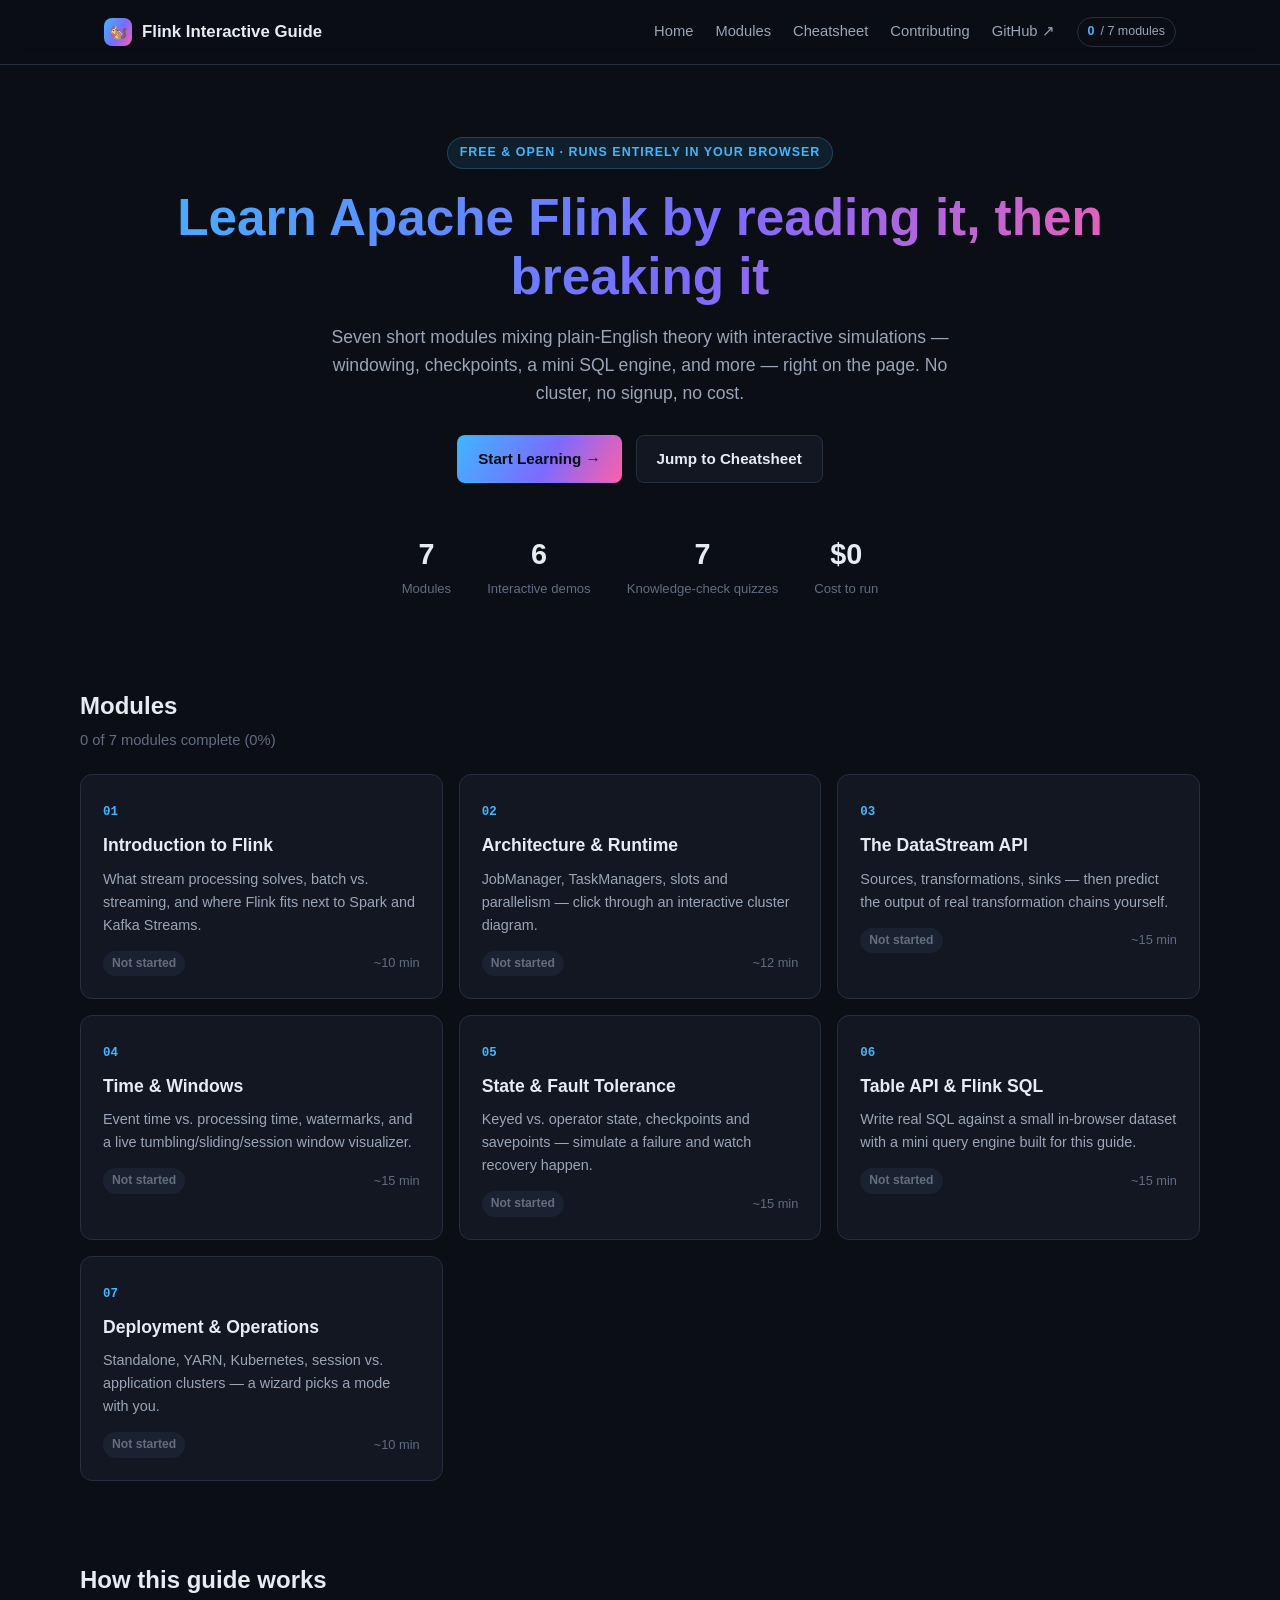
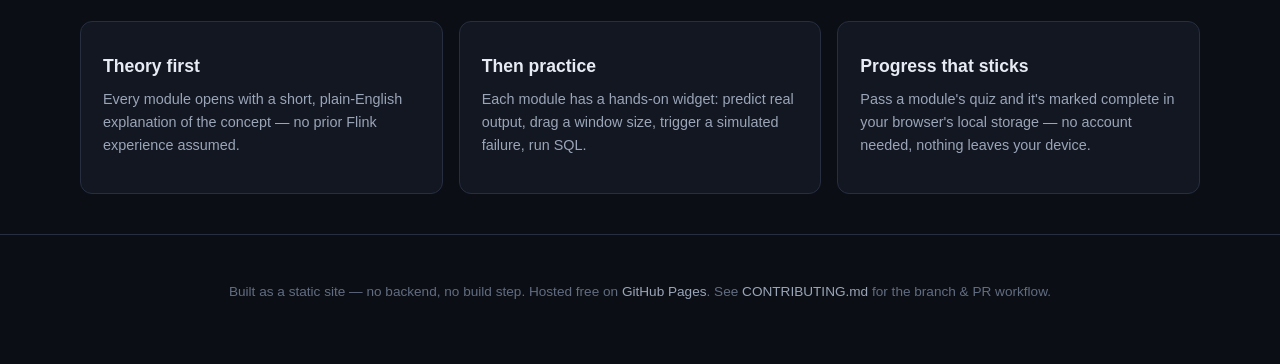
==== index.html @ d703250b "feat: initial Flink interactive guide scaffold Seven-module static guide (theory + in-browser intera" ====
<!doctype html>
<html lang="en">
<head>
  <meta charset="UTF-8" />
  <meta name="viewport" content="width=device-width, initial-scale=1.0" />
  <title>Flink Interactive Guide — Learn Apache Flink by doing</title>
  <meta name="description" content="A free, interactive guide to Apache Flink: theory, diagrams, and hands-on browser exercises covering architecture, the DataStream API, windowing, state, SQL, and deployment." />
  <link rel="icon" href="data:image/svg+xml,<svg xmlns=%22http://www.w3.org/2000/svg%22 viewBox=%220 0 100 100%22><text y=%22.9em%22 font-size=%2290%22>🐿️</text></svg>" />
  <link rel="stylesheet" href="assets/css/style.css" />
</head>
<body>
  <header class="site-header">
    <div class="container">
      <a class="brand" href="index.html">
        <span class="brand-mark">🐿️</span>
        Flink Interactive Guide
      </a>
      <nav class="nav-links">
        <a href="index.html">Home</a>
        <a href="modules/01-introduction.html">Modules</a>
        <a href="cheatsheet.html">Cheatsheet</a>
        <a href="CONTRIBUTING.md">Contributing</a>
        <a href="https://github.com/trishala23/flink-interactive-guide" target="_blank" rel="noopener">GitHub ↗</a>
        <span class="progress-pill" data-progress-pill></span>
      </nav>
      <button class="nav-toggle" aria-label="Toggle menu">☰</button>
    </div>
  </header>

  <main>
    <section class="hero">
      <div class="container">
        <span class="eyebrow">Free &amp; open · runs entirely in your browser</span>
        <h1>Learn Apache Flink by reading it, then breaking it</h1>
        <p class="lead">
          Seven short modules mixing plain-English theory with interactive
          simulations — windowing, checkpoints, a mini SQL engine, and more —
          right on the page. No cluster, no signup, no cost.
        </p>
        <div class="hero-actions">
          <a class="btn btn-primary" href="modules/01-introduction.html">Start Learning →</a>
          <a class="btn btn-secondary" href="cheatsheet.html">Jump to Cheatsheet</a>
        </div>
        <div class="stat-row">
          <div class="stat"><div class="num">7</div><div class="label">Modules</div></div>
          <div class="stat"><div class="num">6</div><div class="label">Interactive demos</div></div>
          <div class="stat"><div class="num">7</div><div class="label">Knowledge-check quizzes</div></div>
          <div class="stat"><div class="num">$0</div><div class="label">Cost to run</div></div>
        </div>
      </div>
    </section>

    <section class="section container">
      <div class="section-head">
        <div>
          <h2>Modules</h2>
          <p data-overall-progress>0 of 7 modules complete (0%)</p>
        </div>
      </div>

      <div class="module-grid">
        <a class="card" href="modules/01-introduction.html">
          <span class="idx">01</span>
          <h3>Introduction to Flink</h3>
          <p>What stream processing solves, batch vs. streaming, and where Flink fits next to Spark and Kafka Streams.</p>
          <div class="card-foot">
            <span class="badge badge-todo" data-module-badge="introduction">Not started</span>
            <span>~10 min</span>
          </div>
        </a>

        <a class="card" href="modules/02-architecture.html">
          <span class="idx">02</span>
          <h3>Architecture &amp; Runtime</h3>
          <p>JobManager, TaskManagers, slots and parallelism — click through an interactive cluster diagram.</p>
          <div class="card-foot">
            <span class="badge badge-todo" data-module-badge="architecture">Not started</span>
            <span>~12 min</span>
          </div>
        </a>

        <a class="card" href="modules/03-datastream-api.html">
          <span class="idx">03</span>
          <h3>The DataStream API</h3>
          <p>Sources, transformations, sinks — then predict the output of real transformation chains yourself.</p>
          <div class="card-foot">
            <span class="badge badge-todo" data-module-badge="datastream-api">Not started</span>
            <span>~15 min</span>
          </div>
        </a>

        <a class="card" href="modules/04-windows-time.html">
          <span class="idx">04</span>
          <h3>Time &amp; Windows</h3>
          <p>Event time vs. processing time, watermarks, and a live tumbling/sliding/session window visualizer.</p>
          <div class="card-foot">
            <span class="badge badge-todo" data-module-badge="windows-time">Not started</span>
            <span>~15 min</span>
          </div>
        </a>

        <a class="card" href="modules/05-state-fault-tolerance.html">
          <span class="idx">05</span>
          <h3>State &amp; Fault Tolerance</h3>
          <p>Keyed vs. operator state, checkpoints and savepoints — simulate a failure and watch recovery happen.</p>
          <div class="card-foot">
            <span class="badge badge-todo" data-module-badge="state-fault-tolerance">Not started</span>
            <span>~15 min</span>
          </div>
        </a>

        <a class="card" href="modules/06-table-sql.html">
          <span class="idx">06</span>
          <h3>Table API &amp; Flink SQL</h3>
          <p>Write real SQL against a small in-browser dataset with a mini query engine built for this guide.</p>
          <div class="card-foot">
            <span class="badge badge-todo" data-module-badge="table-sql">Not started</span>
            <span>~15 min</span>
          </div>
        </a>

        <a class="card" href="modules/07-deployment.html">
          <span class="idx">07</span>
          <h3>Deployment &amp; Operations</h3>
          <p>Standalone, YARN, Kubernetes, session vs. application clusters — a wizard picks a mode with you.</p>
          <div class="card-foot">
            <span class="badge badge-todo" data-module-badge="deployment">Not started</span>
            <span>~10 min</span>
          </div>
        </a>
      </div>
    </section>

    <section class="section container">
      <div class="section-head">
        <div>
          <h2>How this guide works</h2>
        </div>
      </div>
      <div class="module-grid">
        <div class="card">
          <h3>Theory first</h3>
          <p>Every module opens with a short, plain-English explanation of the concept — no prior Flink experience assumed.</p>
        </div>
        <div class="card">
          <h3>Then practice</h3>
          <p>Each module has a hands-on widget: predict real output, drag a window size, trigger a simulated failure, run SQL.</p>
        </div>
        <div class="card">
          <h3>Progress that sticks</h3>
          <p>Pass a module's quiz and it's marked complete in your browser's local storage — no account needed, nothing leaves your device.</p>
        </div>
      </div>
    </section>
  </main>

  <footer class="site-footer">
    <div class="container">
      <p>
        Built as a static site — no backend, no build step. Hosted free on
        <a href="https://pages.github.com/" target="_blank" rel="noopener">GitHub Pages</a>.
        See <a href="CONTRIBUTING.md">CONTRIBUTING.md</a> for the branch &amp; PR workflow.
      </p>
    </div>
  </footer>

  <script src="assets/js/app.js"></script>
</body>
</html>
---- assets/css/style.css ----
/* ==========================================================================
   Flink Interactive Guide — design system
   Single dark theme, no build step, no dependencies.
   ========================================================================== */

:root {
  --bg: #0b0e14;
  --bg-elevated: #121722;
  --bg-elevated-2: #1a2130;
  --border: #262e40;
  --text: #e7ebf3;
  --text-dim: #9aa5b8;
  --text-faint: #626d82;
  --accent: #3fb6ff;
  --accent-2: #ff5fa8;
  --accent-gradient: linear-gradient(120deg, #3fb6ff 0%, #7a6bff 55%, #ff5fa8 100%);
  --success: #3ddc97;
  --success-bg: rgba(61, 220, 151, 0.12);
  --danger: #ff6b6b;
  --danger-bg: rgba(255, 107, 107, 0.12);
  --warn: #ffb84d;
  --radius: 12px;
  --radius-sm: 8px;
  --shadow: 0 8px 30px rgba(0, 0, 0, 0.35);
  --mono: "SFMono-Regular", Consolas, "Liberation Mono", Menlo, monospace;
  --sans: -apple-system, BlinkMacSystemFont, "Segoe UI", Roboto, Helvetica, Arial, sans-serif;
}

* { box-sizing: border-box; }

html { color-scheme: dark; }

body {
  margin: 0;
  background: var(--bg);
  color: var(--text);
  font-family: var(--sans);
  line-height: 1.6;
  -webkit-font-smoothing: antialiased;
}

a { color: var(--accent); text-decoration: none; }
a:hover { text-decoration: underline; }

img, svg { max-width: 100%; }

.container {
  max-width: 1120px;
  margin: 0 auto;
  padding: 0 24px;
}

/* ---------- Top nav ---------- */

.site-header {
  position: sticky;
  top: 0;
  z-index: 50;
  background: rgba(11, 14, 20, 0.85);
  backdrop-filter: blur(10px);
  border-bottom: 1px solid var(--border);
}

.site-header .container {
  display: flex;
  align-items: center;
  justify-content: space-between;
  height: 64px;
}

.brand {
  display: flex;
  align-items: center;
  gap: 10px;
  font-weight: 700;
  font-size: 1.05rem;
  color: var(--text);
}

.brand:hover { text-decoration: none; }

.brand-mark {
  width: 28px;
  height: 28px;
  border-radius: 8px;
  background: var(--accent-gradient);
  display: inline-flex;
  align-items: center;
  justify-content: center;
  font-size: 15px;
}

.nav-links {
  display: flex;
  gap: 22px;
  align-items: center;
}

.nav-links a {
  color: var(--text-dim);
  font-size: 0.92rem;
  font-weight: 500;
}

.nav-links a:hover, .nav-links a.active { color: var(--text); text-decoration: none; }

.nav-toggle {
  display: none;
  background: none;
  border: 1px solid var(--border);
  border-radius: var(--radius-sm);
  color: var(--text);
  width: 36px;
  height: 36px;
  cursor: pointer;
}

.progress-pill {
  display: inline-flex;
  align-items: center;
  gap: 6px;
  font-size: 0.78rem;
  color: var(--text-dim);
  border: 1px solid var(--border);
  border-radius: 999px;
  padding: 4px 10px;
  white-space: nowrap;
}

.progress-pill strong { color: var(--accent); }

/* ---------- Hero ---------- */

.hero {
  padding: 72px 0 48px;
  text-align: center;
}

.eyebrow {
  display: inline-block;
  font-size: 0.78rem;
  font-weight: 700;
  letter-spacing: 0.08em;
  text-transform: uppercase;
  color: var(--accent);
  background: rgba(63, 182, 255, 0.1);
  border: 1px solid rgba(63, 182, 255, 0.25);
  padding: 5px 12px;
  border-radius: 999px;
  margin-bottom: 20px;
}

.hero h1 {
  font-size: clamp(2rem, 5vw, 3.2rem);
  margin: 0 0 16px;
  line-height: 1.15;
  background: var(--accent-gradient);
  -webkit-background-clip: text;
  background-clip: text;
  color: transparent;
}

.hero p.lead {
  color: var(--text-dim);
  font-size: 1.1rem;
  max-width: 640px;
  margin: 0 auto 28px;
}

.hero-actions {
  display: flex;
  gap: 14px;
  justify-content: center;
  flex-wrap: wrap;
}

.stat-row {
  display: flex;
  gap: 36px;
  justify-content: center;
  margin-top: 48px;
  flex-wrap: wrap;
}

.stat {
  text-align: center;
}

.stat .num {
  font-size: 1.8rem;
  font-weight: 800;
  color: var(--text);
}

.stat .label {
  font-size: 0.82rem;
  color: var(--text-faint);
}

/* ---------- Buttons ---------- */

.btn {
  display: inline-flex;
  align-items: center;
  gap: 8px;
  border-radius: var(--radius-sm);
  padding: 11px 20px;
  font-size: 0.95rem;
  font-weight: 600;
  cursor: pointer;
  border: 1px solid transparent;
  font-family: inherit;
}

.btn-primary {
  background: var(--accent-gradient);
  color: #06090f;
}

.btn-primary:hover { text-decoration: none; filter: brightness(1.08); }

.btn-secondary {
  background: var(--bg-elevated);
  color: var(--text);
  border-color: var(--border);
}

.btn-secondary:hover { text-decoration: none; border-color: var(--accent); }

.btn-sm { padding: 7px 14px; font-size: 0.85rem; }
.btn:disabled { opacity: 0.5; cursor: not-allowed; }

/* ---------- Module grid (index) ---------- */

.section {
  padding: 40px 0;
}

.section-head {
  display: flex;
  align-items: baseline;
  justify-content: space-between;
  margin-bottom: 22px;
  gap: 12px;
  flex-wrap: wrap;
}

.section-head h2 { margin: 0; font-size: 1.5rem; }
.section-head p { margin: 4px 0 0; color: var(--text-faint); font-size: 0.92rem; }

.module-grid {
  display: grid;
  grid-template-columns: repeat(auto-fit, minmax(280px, 1fr));
  gap: 16px;
}

.card {
  background: var(--bg-elevated);
  border: 1px solid var(--border);
  border-radius: var(--radius);
  padding: 22px;
  display: block;
  color: var(--text);
  transition: border-color 0.15s, transform 0.15s;
  position: relative;
}

a.card:hover {
  border-color: var(--accent);
  text-decoration: none;
  transform: translateY(-2px);
}

.card .idx {
  font-family: var(--mono);
  font-size: 0.78rem;
  color: var(--accent);
  font-weight: 700;
}

.card h3 {
  margin: 8px 0 8px;
  font-size: 1.1rem;
}

.card p {
  color: var(--text-dim);
  font-size: 0.9rem;
  margin: 0 0 14px;
}

.card-foot {
  display: flex;
  align-items: center;
  justify-content: space-between;
  font-size: 0.8rem;
  color: var(--text-faint);
}

.badge {
  display: inline-flex;
  align-items: center;
  gap: 5px;
  font-size: 0.76rem;
  font-weight: 600;
  padding: 3px 9px;
  border-radius: 999px;
}

.badge-done { background: var(--success-bg); color: var(--success); }
.badge-todo { background: var(--bg-elevated-2); color: var(--text-faint); }

/* ---------- Module page layout ---------- */

.module-layout {
  display: grid;
  grid-template-columns: 220px 1fr;
  gap: 40px;
  align-items: start;
  padding: 40px 0 80px;
}

.module-sidebar {
  position: sticky;
  top: 84px;
}

.module-sidebar h4 {
  font-size: 0.75rem;
  text-transform: uppercase;
  letter-spacing: 0.06em;
  color: var(--text-faint);
  margin: 0 0 12px;
}

.module-sidebar ol {
  list-style: none;
  margin: 0;
  padding: 0;
  display: flex;
  flex-direction: column;
  gap: 2px;
}

.module-sidebar a {
  display: flex;
  align-items: center;
  gap: 8px;
  padding: 8px 10px;
  border-radius: var(--radius-sm);
  font-size: 0.87rem;
  color: var(--text-dim);
}

.module-sidebar a:hover { background: var(--bg-elevated); text-decoration: none; }
.module-sidebar a.current { background: var(--bg-elevated); color: var(--text); font-weight: 600; }

.module-sidebar .dot {
  width: 7px;
  height: 7px;
  border-radius: 50%;
  background: var(--border);
  flex-shrink: 0;
}

.module-sidebar a.done .dot { background: var(--success); }

.module-main h1 {
  font-size: 2rem;
  margin: 0 0 6px;
}

.module-kicker {
  color: var(--accent);
  font-size: 0.8rem;
  font-weight: 700;
  text-transform: uppercase;
  letter-spacing: 0.06em;
  margin-bottom: 10px;
}

.module-main > p.intro {
  color: var(--text-dim);
  font-size: 1.05rem;
  max-width: 720px;
}

.module-main h2 {
  margin-top: 44px;
  font-size: 1.4rem;
  border-top: 1px solid var(--border);
  padding-top: 32px;
}

.module-main h3 { font-size: 1.1rem; margin-top: 28px; }

.module-main p, .module-main li { color: var(--text-dim); max-width: 760px; }

.module-main ul, .module-main ol { padding-left: 22px; }

.callout {
  background: var(--bg-elevated);
  border: 1px solid var(--border);
  border-left: 3px solid var(--accent);
  border-radius: var(--radius-sm);
  padding: 14px 18px;
  margin: 18px 0;
  font-size: 0.92rem;
  max-width: 720px;
}

.callout.warn { border-left-color: var(--warn); }
.callout strong { color: var(--text); }

/* ---------- Code blocks ---------- */

pre {
  background: #090c12;
  border: 1px solid var(--border);
  border-radius: var(--radius-sm);
  padding: 16px 18px;
  overflow-x: auto;
  max-width: 780px;
  font-size: 0.85rem;
}

code {
  font-family: var(--mono);
}

p code, li code, td code {
  background: var(--bg-elevated-2);
  padding: 2px 6px;
  border-radius: 4px;
  font-size: 0.85em;
  color: #ffd479;
}

pre code { background: none; padding: 0; color: var(--text); }

.code-tabs {
  display: flex;
  gap: 4px;
  margin: 22px 0 -1px;
}

.code-tab {
  background: var(--bg-elevated);
  border: 1px solid var(--border);
  border-bottom: none;
  border-radius: 8px 8px 0 0;
  padding: 7px 14px;
  font-size: 0.8rem;
  color: var(--text-faint);
  cursor: pointer;
  font-family: var(--mono);
}

.code-tab.active { color: var(--text); background: #090c12; }
.code-panel { display: none; margin-top: 0; }
.code-panel.active { display: block; }

/* ---------- Tables ---------- */

table {
  border-collapse: collapse;
  width: 100%;
  max-width: 780px;
  margin: 16px 0;
  font-size: 0.9rem;
}

th, td {
  text-align: left;
  padding: 9px 12px;
  border-bottom: 1px solid var(--border);
}

th { color: var(--text-faint); font-size: 0.78rem; text-transform: uppercase; letter-spacing: 0.04em; }
td { color: var(--text-dim); }

/* ---------- Interactive widget shell ---------- */

.widget {
  background: var(--bg-elevated);
  border: 1px solid var(--border);
  border-radius: var(--radius);
  padding: 24px;
  margin: 22px 0;
  max-width: 780px;
}

.widget-label {
  display: flex;
  align-items: center;
  gap: 8px;
  font-size: 0.76rem;
  font-weight: 700;
  text-transform: uppercase;
  letter-spacing: 0.06em;
  color: var(--accent-2);
  margin-bottom: 14px;
}

.widget-label::before { content: "▶"; font-size: 0.7em; }

.controls {
  display: flex;
  gap: 10px;
  flex-wrap: wrap;
  align-items: center;
  margin-bottom: 16px;
}

.controls label {
  font-size: 0.85rem;
  color: var(--text-dim);
  display: flex;
  align-items: center;
  gap: 6px;
}

select, input[type="text"], input[type="number"], textarea {
  background: var(--bg-elevated-2);
  border: 1px solid var(--border);
  color: var(--text);
  border-radius: 6px;
  padding: 7px 10px;
  font-family: inherit;
  font-size: 0.88rem;
}

textarea { font-family: var(--mono); width: 100%; resize: vertical; }

.pill-toggle {
  display: inline-flex;
  border: 1px solid var(--border);
  border-radius: 999px;
  overflow: hidden;
}

.pill-toggle button {
  background: none;
  border: none;
  color: var(--text-dim);
  padding: 7px 16px;
  font-size: 0.85rem;
  cursor: pointer;
  font-family: inherit;
}

.pill-toggle button.active {
  background: var(--accent-gradient);
  color: #06090f;
  font-weight: 600;
}

.result-box {
  margin-top: 14px;
  padding: 12px 16px;
  border-radius: var(--radius-sm);
  font-family: var(--mono);
  font-size: 0.85rem;
  background: var(--bg-elevated-2);
  border: 1px solid var(--border);
  min-height: 20px;
  white-space: pre-wrap;
  word-break: break-word;
}

.result-box.ok { border-color: var(--success); color: var(--success); }
.result-box.err { border-color: var(--danger); color: var(--danger); }

/* ---------- Quiz ---------- */

.quiz {
  background: var(--bg-elevated);
  border: 1px solid var(--border);
  border-radius: var(--radius);
  padding: 26px;
  margin: 24px 0 0;
  max-width: 780px;
}

.quiz h2 { border: none; padding: 0; margin: 0 0 4px; }
.quiz > p.sub { color: var(--text-faint); font-size: 0.88rem; margin: 0 0 20px; }

.quiz-q {
  margin-bottom: 22px;
  padding-bottom: 20px;
  border-bottom: 1px solid var(--border);
}

.quiz-q:last-of-type { border-bottom: none; }

.quiz-q p.prompt {
  color: var(--text);
  font-weight: 600;
  margin: 0 0 10px;
  font-size: 0.95rem;
}

.quiz-opts {
  display: flex;
  flex-direction: column;
  gap: 8px;
}

.quiz-opt {
  display: flex;
  align-items: flex-start;
  gap: 10px;
  padding: 9px 12px;
  border-radius: var(--radius-sm);
  border: 1px solid var(--border);
  cursor: pointer;
  font-size: 0.88rem;
  color: var(--text-dim);
}

.quiz-opt:hover { border-color: var(--accent); }
.quiz-opt input { margin-top: 3px; }

.quiz-q.checked .quiz-opt.correct { border-color: var(--success); background: var(--success-bg); color: var(--text); }
.quiz-q.checked .quiz-opt.incorrect { border-color: var(--danger); background: var(--danger-bg); color: var(--text); }

.quiz-explain {
  display: none;
  margin-top: 10px;
  font-size: 0.85rem;
  color: var(--text-dim);
  background: var(--bg-elevated-2);
  border-radius: var(--radius-sm);
  padding: 10px 12px;
}

.quiz-q.checked .quiz-explain { display: block; }

.quiz-footer {
  display: flex;
  align-items: center;
  gap: 16px;
  margin-top: 4px;
}

.quiz-score {
  font-size: 0.88rem;
  color: var(--text-dim);
}

.quiz-score strong { color: var(--text); }

/* ---------- Module nav (prev/next) ---------- */

.module-pager {
  display: flex;
  justify-content: space-between;
  gap: 16px;
  margin-top: 48px;
  padding-top: 24px;
  border-top: 1px solid var(--border);
}

.pager-link {
  flex: 1;
  max-width: 340px;
  border: 1px solid var(--border);
  border-radius: var(--radius);
  padding: 14px 16px;
  color: var(--text);
}

.pager-link:hover { border-color: var(--accent); text-decoration: none; }
.pager-link.next { text-align: right; margin-left: auto; }
.pager-link .dir { display: block; font-size: 0.75rem; color: var(--text-faint); margin-bottom: 4px; }
.pager-link .title { font-weight: 600; font-size: 0.92rem; }

/* ---------- Footer ---------- */

.site-footer {
  border-top: 1px solid var(--border);
  padding: 32px 0 48px;
  color: var(--text-faint);
  font-size: 0.85rem;
  text-align: center;
}

.site-footer a { color: var(--text-dim); }

/* ---------- Responsive ---------- */

@media (max-width: 860px) {
  .module-layout { grid-template-columns: 1fr; }
  .module-sidebar { position: static; }
}

@media (max-width: 700px) {
  .nav-links {
    position: absolute;
    top: 64px;
    left: 0;
    right: 0;
    background: var(--bg-elevated);
    border-bottom: 1px solid var(--border);
    flex-direction: column;
    align-items: stretch;
    padding: 12px 24px;
    display: none;
    gap: 4px;
  }
  .nav-links.open { display: flex; }
  .nav-links a { padding: 10px 0; }
  .nav-toggle { display: block; }
  .progress-pill { display: none; }
}
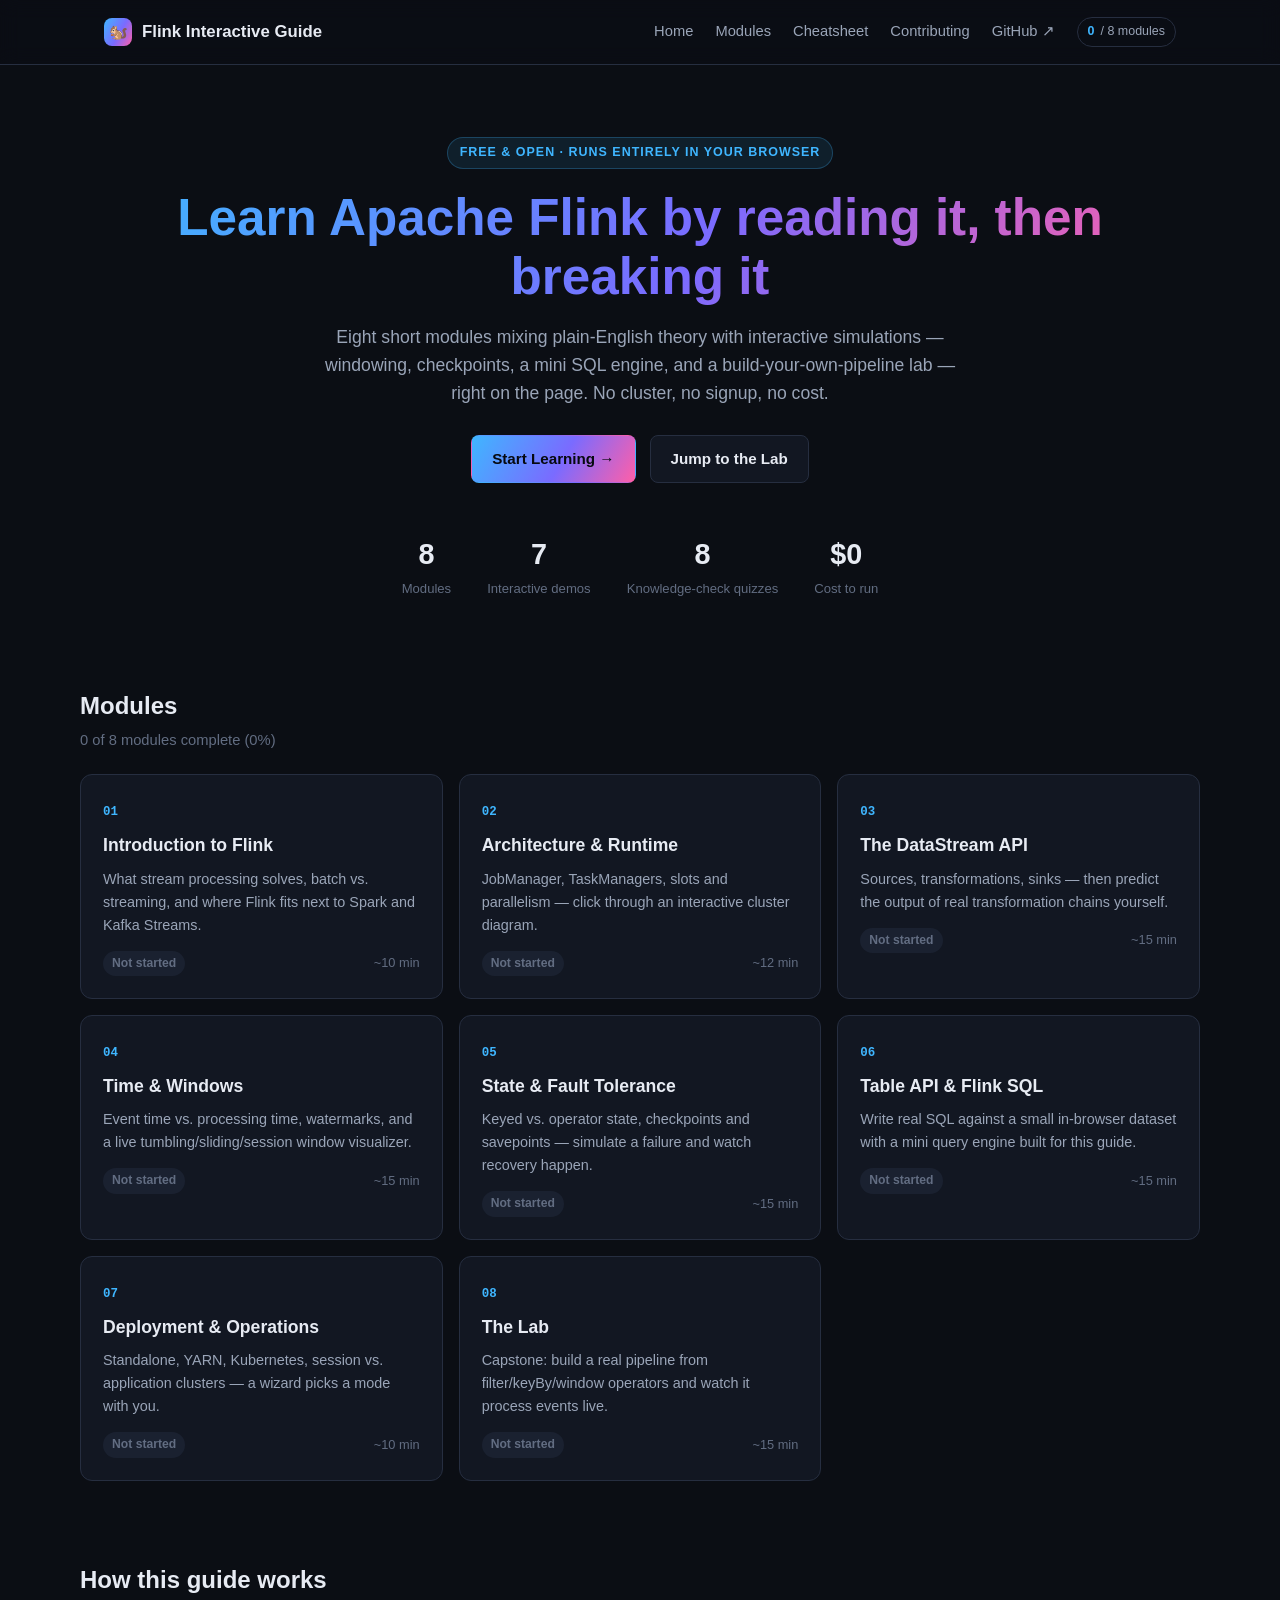
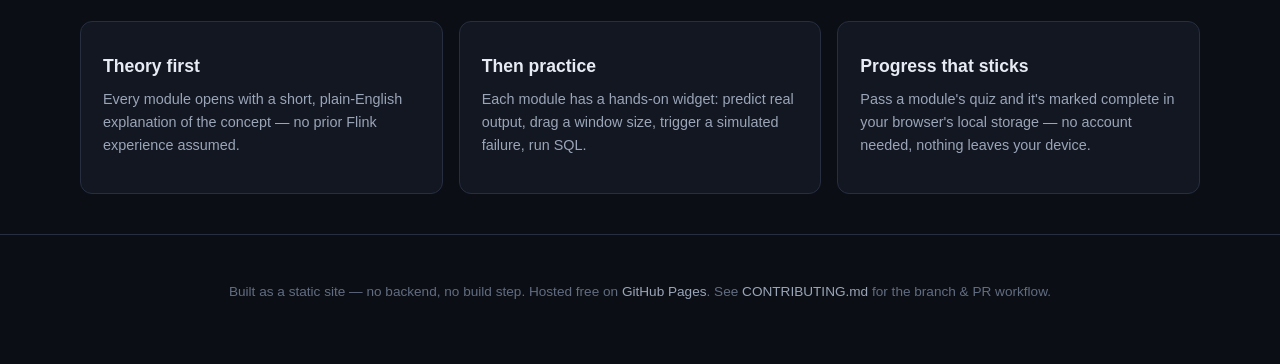
==== commit 750b1a88: "feat: add Module 08, The Lab — a build-your-own-pipeline capstone A new capstone module where you co" ====
--- a/index.html
+++ b/index.html
@@ -4,7 +4,7 @@
   <meta charset="UTF-8" />
   <meta name="viewport" content="width=device-width, initial-scale=1.0" />
   <title>Flink Interactive Guide — Learn Apache Flink by doing</title>
-  <meta name="description" content="A free, interactive guide to Apache Flink: theory, diagrams, and hands-on browser exercises covering architecture, the DataStream API, windowing, state, SQL, and deployment." />
+  <meta name="description" content="A free, interactive guide to Apache Flink: theory, diagrams, hands-on browser exercises, and a build-your-own-pipeline lab covering architecture, the DataStream API, windowing, state, SQL, and deployment." />
   <link rel="icon" href="data:image/svg+xml,<svg xmlns=%22http://www.w3.org/2000/svg%22 viewBox=%220 0 100 100%22><text y=%22.9em%22 font-size=%2290%22>🐿️</text></svg>" />
   <link rel="stylesheet" href="assets/css/style.css" />
 </head>
@@ -33,18 +33,19 @@
         <span class="eyebrow">Free &amp; open · runs entirely in your browser</span>
         <h1>Learn Apache Flink by reading it, then breaking it</h1>
         <p class="lead">
-          Seven short modules mixing plain-English theory with interactive
-          simulations — windowing, checkpoints, a mini SQL engine, and more —
-          right on the page. No cluster, no signup, no cost.
+          Eight short modules mixing plain-English theory with interactive
+          simulations — windowing, checkpoints, a mini SQL engine, and a
+          build-your-own-pipeline lab — right on the page. No cluster, no
+          signup, no cost.
         </p>
         <div class="hero-actions">
           <a class="btn btn-primary" href="modules/01-introduction.html">Start Learning →</a>
-          <a class="btn btn-secondary" href="cheatsheet.html">Jump to Cheatsheet</a>
+          <a class="btn btn-secondary" href="modules/08-lab.html">Jump to the Lab</a>
         </div>
         <div class="stat-row">
-          <div class="stat"><div class="num">7</div><div class="label">Modules</div></div>
-          <div class="stat"><div class="num">6</div><div class="label">Interactive demos</div></div>
-          <div class="stat"><div class="num">7</div><div class="label">Knowledge-check quizzes</div></div>
+          <div class="stat"><div class="num">8</div><div class="label">Modules</div></div>
+          <div class="stat"><div class="num">7</div><div class="label">Interactive demos</div></div>
+          <div class="stat"><div class="num">8</div><div class="label">Knowledge-check quizzes</div></div>
           <div class="stat"><div class="num">$0</div><div class="label">Cost to run</div></div>
         </div>
       </div>
@@ -54,7 +55,7 @@
       <div class="section-head">
         <div>
           <h2>Modules</h2>
-          <p data-overall-progress>0 of 7 modules complete (0%)</p>
+          <p data-overall-progress>0 of 8 modules complete (0%)</p>
         </div>
       </div>
 
@@ -128,6 +129,16 @@
             <span>~10 min</span>
           </div>
         </a>
+
+        <a class="card" href="modules/08-lab.html">
+          <span class="idx">08</span>
+          <h3>The Lab</h3>
+          <p>Capstone: build a real pipeline from filter/keyBy/window operators and watch it process events live.</p>
+          <div class="card-foot">
+            <span class="badge badge-todo" data-module-badge="lab">Not started</span>
+            <span>~15 min</span>
+          </div>
+        </a>
       </div>
     </section>
 
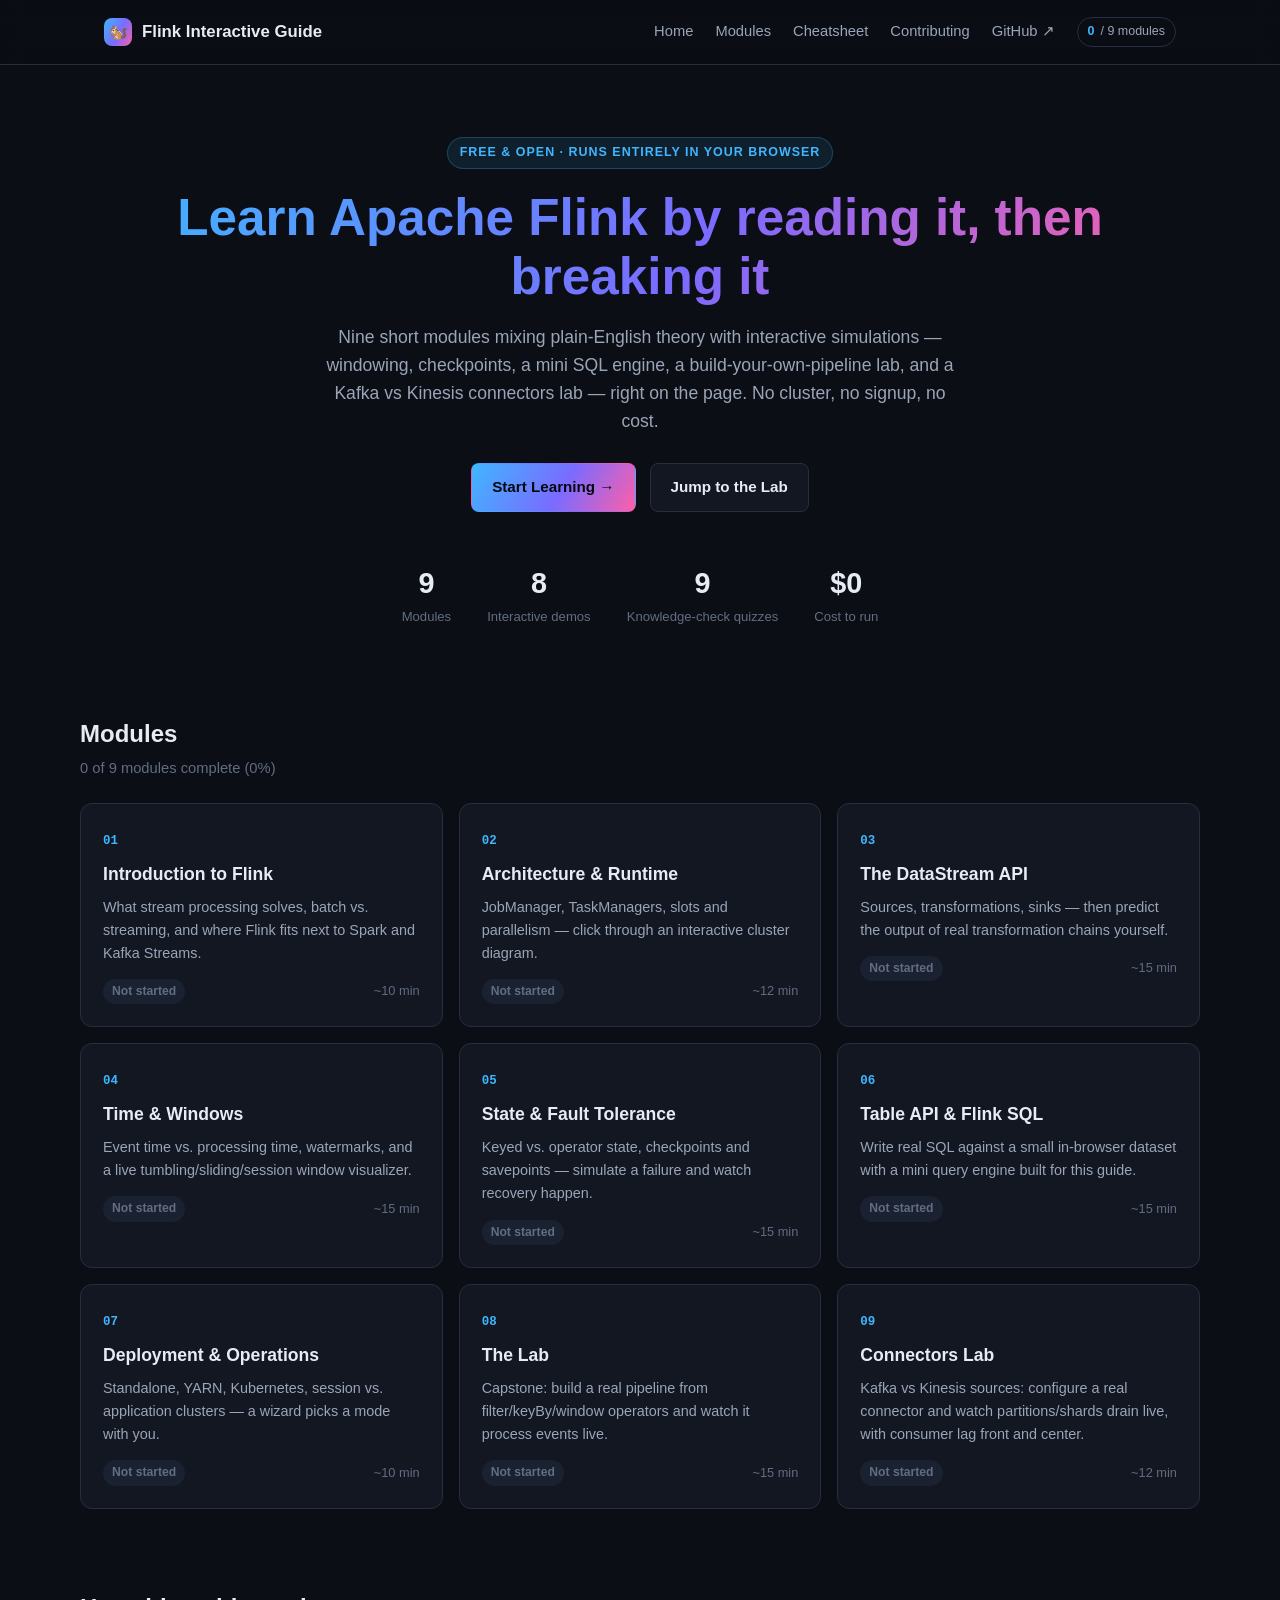
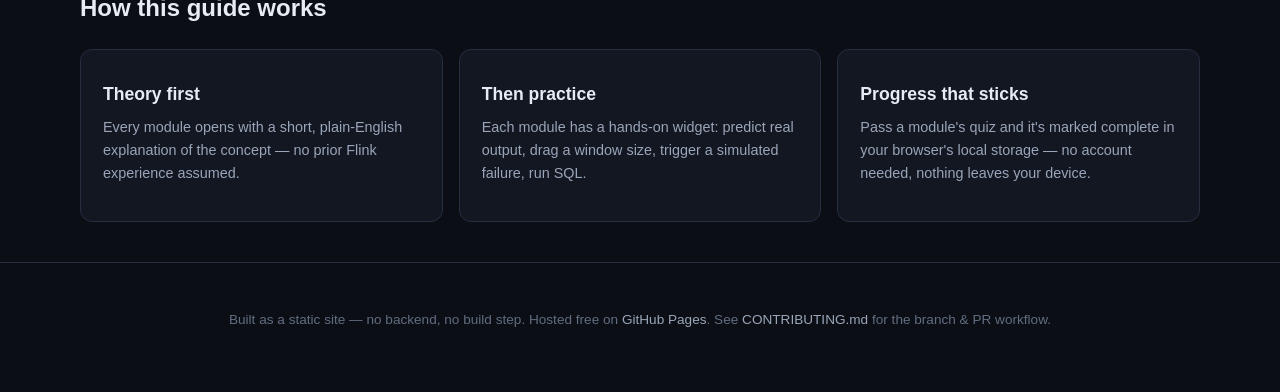
==== commit f0776ef7: "feat: add Module 09, Connectors Lab — Kafka vs Kinesis sources A second capstone lab, this one on th" ====
--- a/index.html
+++ b/index.html
@@ -33,19 +33,19 @@
         <span class="eyebrow">Free &amp; open · runs entirely in your browser</span>
         <h1>Learn Apache Flink by reading it, then breaking it</h1>
         <p class="lead">
-          Eight short modules mixing plain-English theory with interactive
-          simulations — windowing, checkpoints, a mini SQL engine, and a
-          build-your-own-pipeline lab — right on the page. No cluster, no
-          signup, no cost.
+          Nine short modules mixing plain-English theory with interactive
+          simulations — windowing, checkpoints, a mini SQL engine, a
+          build-your-own-pipeline lab, and a Kafka vs Kinesis connectors
+          lab — right on the page. No cluster, no signup, no cost.
         </p>
         <div class="hero-actions">
           <a class="btn btn-primary" href="modules/01-introduction.html">Start Learning →</a>
           <a class="btn btn-secondary" href="modules/08-lab.html">Jump to the Lab</a>
         </div>
         <div class="stat-row">
-          <div class="stat"><div class="num">8</div><div class="label">Modules</div></div>
-          <div class="stat"><div class="num">7</div><div class="label">Interactive demos</div></div>
-          <div class="stat"><div class="num">8</div><div class="label">Knowledge-check quizzes</div></div>
+          <div class="stat"><div class="num">9</div><div class="label">Modules</div></div>
+          <div class="stat"><div class="num">8</div><div class="label">Interactive demos</div></div>
+          <div class="stat"><div class="num">9</div><div class="label">Knowledge-check quizzes</div></div>
           <div class="stat"><div class="num">$0</div><div class="label">Cost to run</div></div>
         </div>
       </div>
@@ -55,7 +55,7 @@
       <div class="section-head">
         <div>
           <h2>Modules</h2>
-          <p data-overall-progress>0 of 8 modules complete (0%)</p>
+          <p data-overall-progress>0 of 9 modules complete (0%)</p>
         </div>
       </div>
 
@@ -139,6 +139,16 @@
             <span>~15 min</span>
           </div>
         </a>
+
+        <a class="card" href="modules/09-connectors.html">
+          <span class="idx">09</span>
+          <h3>Connectors Lab</h3>
+          <p>Kafka vs Kinesis sources: configure a real connector and watch partitions/shards drain live, with consumer lag front and center.</p>
+          <div class="card-foot">
+            <span class="badge badge-todo" data-module-badge="connectors">Not started</span>
+            <span>~12 min</span>
+          </div>
+        </a>
       </div>
     </section>
 
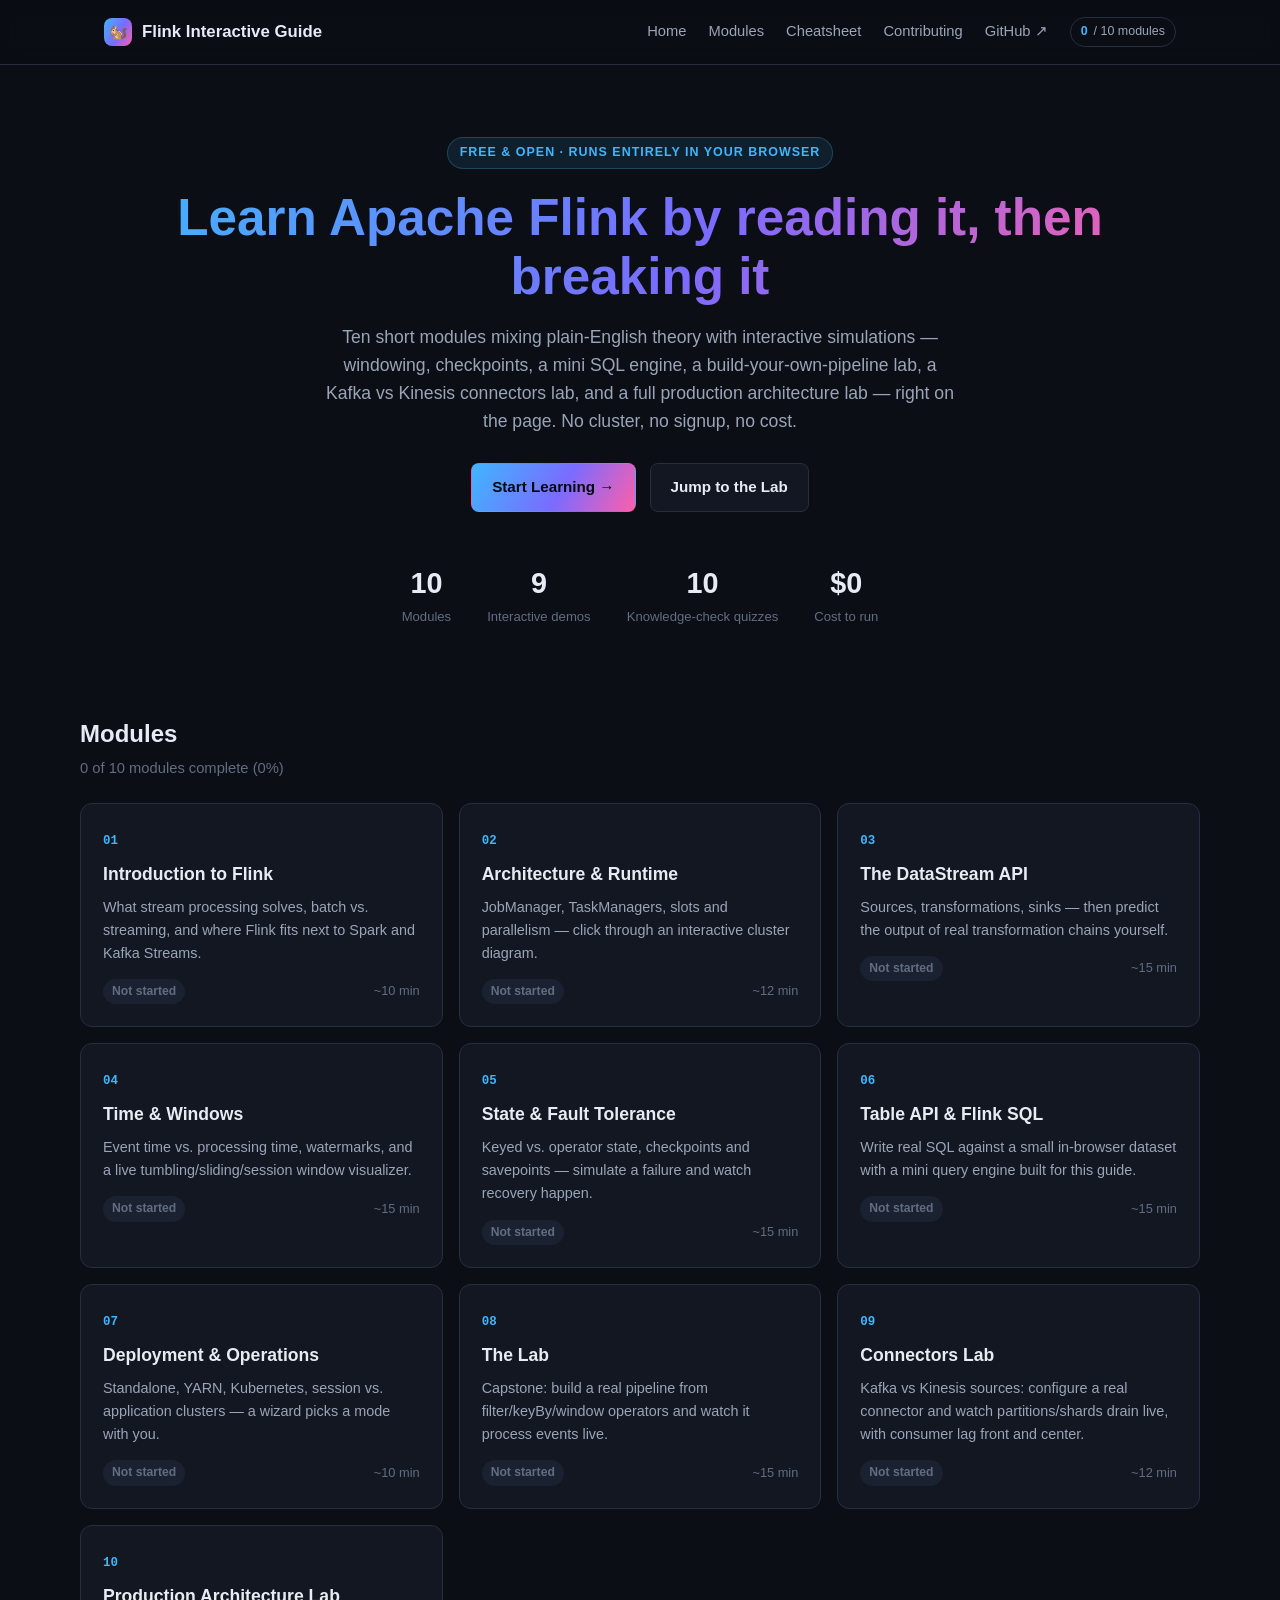
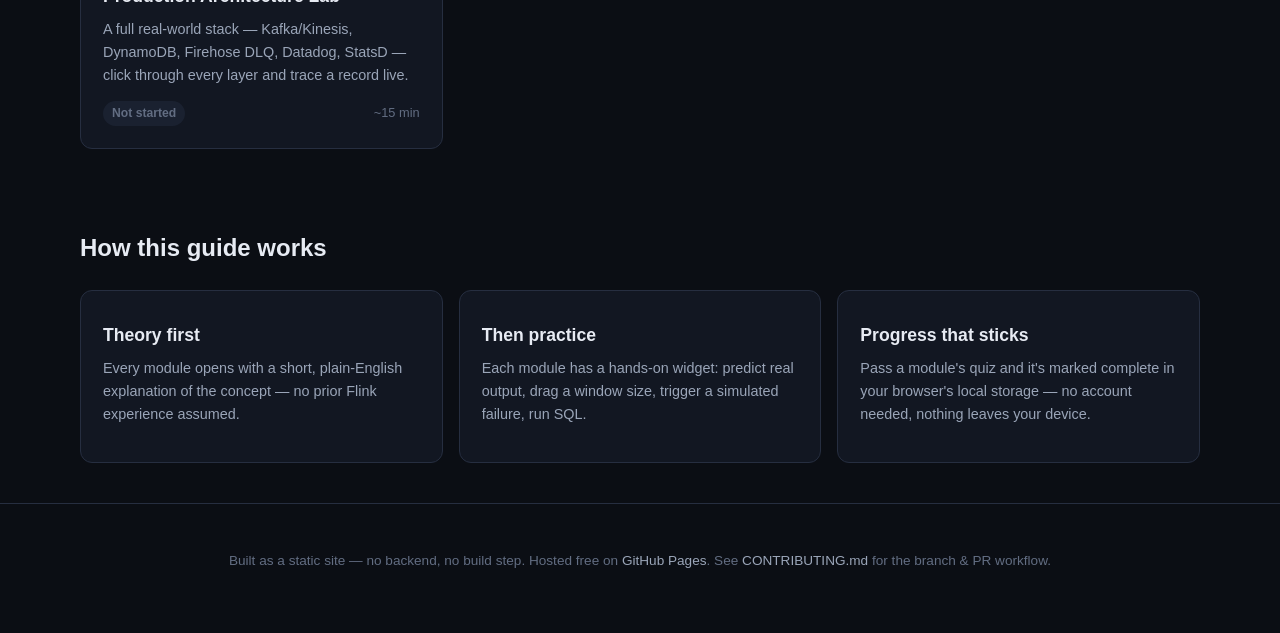
==== commit aaa2b870: "feat: add Module 10, Production Architecture Lab A third capstone, this one assembling a realistic e" ====
--- a/index.html
+++ b/index.html
@@ -33,19 +33,20 @@
         <span class="eyebrow">Free &amp; open · runs entirely in your browser</span>
         <h1>Learn Apache Flink by reading it, then breaking it</h1>
         <p class="lead">
-          Nine short modules mixing plain-English theory with interactive
+          Ten short modules mixing plain-English theory with interactive
           simulations — windowing, checkpoints, a mini SQL engine, a
-          build-your-own-pipeline lab, and a Kafka vs Kinesis connectors
-          lab — right on the page. No cluster, no signup, no cost.
+          build-your-own-pipeline lab, a Kafka vs Kinesis connectors lab,
+          and a full production architecture lab — right on the page. No
+          cluster, no signup, no cost.
         </p>
         <div class="hero-actions">
           <a class="btn btn-primary" href="modules/01-introduction.html">Start Learning →</a>
           <a class="btn btn-secondary" href="modules/08-lab.html">Jump to the Lab</a>
         </div>
         <div class="stat-row">
-          <div class="stat"><div class="num">9</div><div class="label">Modules</div></div>
-          <div class="stat"><div class="num">8</div><div class="label">Interactive demos</div></div>
-          <div class="stat"><div class="num">9</div><div class="label">Knowledge-check quizzes</div></div>
+          <div class="stat"><div class="num">10</div><div class="label">Modules</div></div>
+          <div class="stat"><div class="num">9</div><div class="label">Interactive demos</div></div>
+          <div class="stat"><div class="num">10</div><div class="label">Knowledge-check quizzes</div></div>
           <div class="stat"><div class="num">$0</div><div class="label">Cost to run</div></div>
         </div>
       </div>
@@ -55,7 +56,7 @@
       <div class="section-head">
         <div>
           <h2>Modules</h2>
-          <p data-overall-progress>0 of 9 modules complete (0%)</p>
+          <p data-overall-progress>0 of 10 modules complete (0%)</p>
         </div>
       </div>
 
@@ -147,6 +148,16 @@
           <div class="card-foot">
             <span class="badge badge-todo" data-module-badge="connectors">Not started</span>
             <span>~12 min</span>
+          </div>
+        </a>
+
+        <a class="card" href="modules/10-production-architecture.html">
+          <span class="idx">10</span>
+          <h3>Production Architecture Lab</h3>
+          <p>A full real-world stack — Kafka/Kinesis, DynamoDB, Firehose DLQ, Datadog, StatsD — click through every layer and trace a record live.</p>
+          <div class="card-foot">
+            <span class="badge badge-todo" data-module-badge="production">Not started</span>
+            <span>~15 min</span>
           </div>
         </a>
       </div>
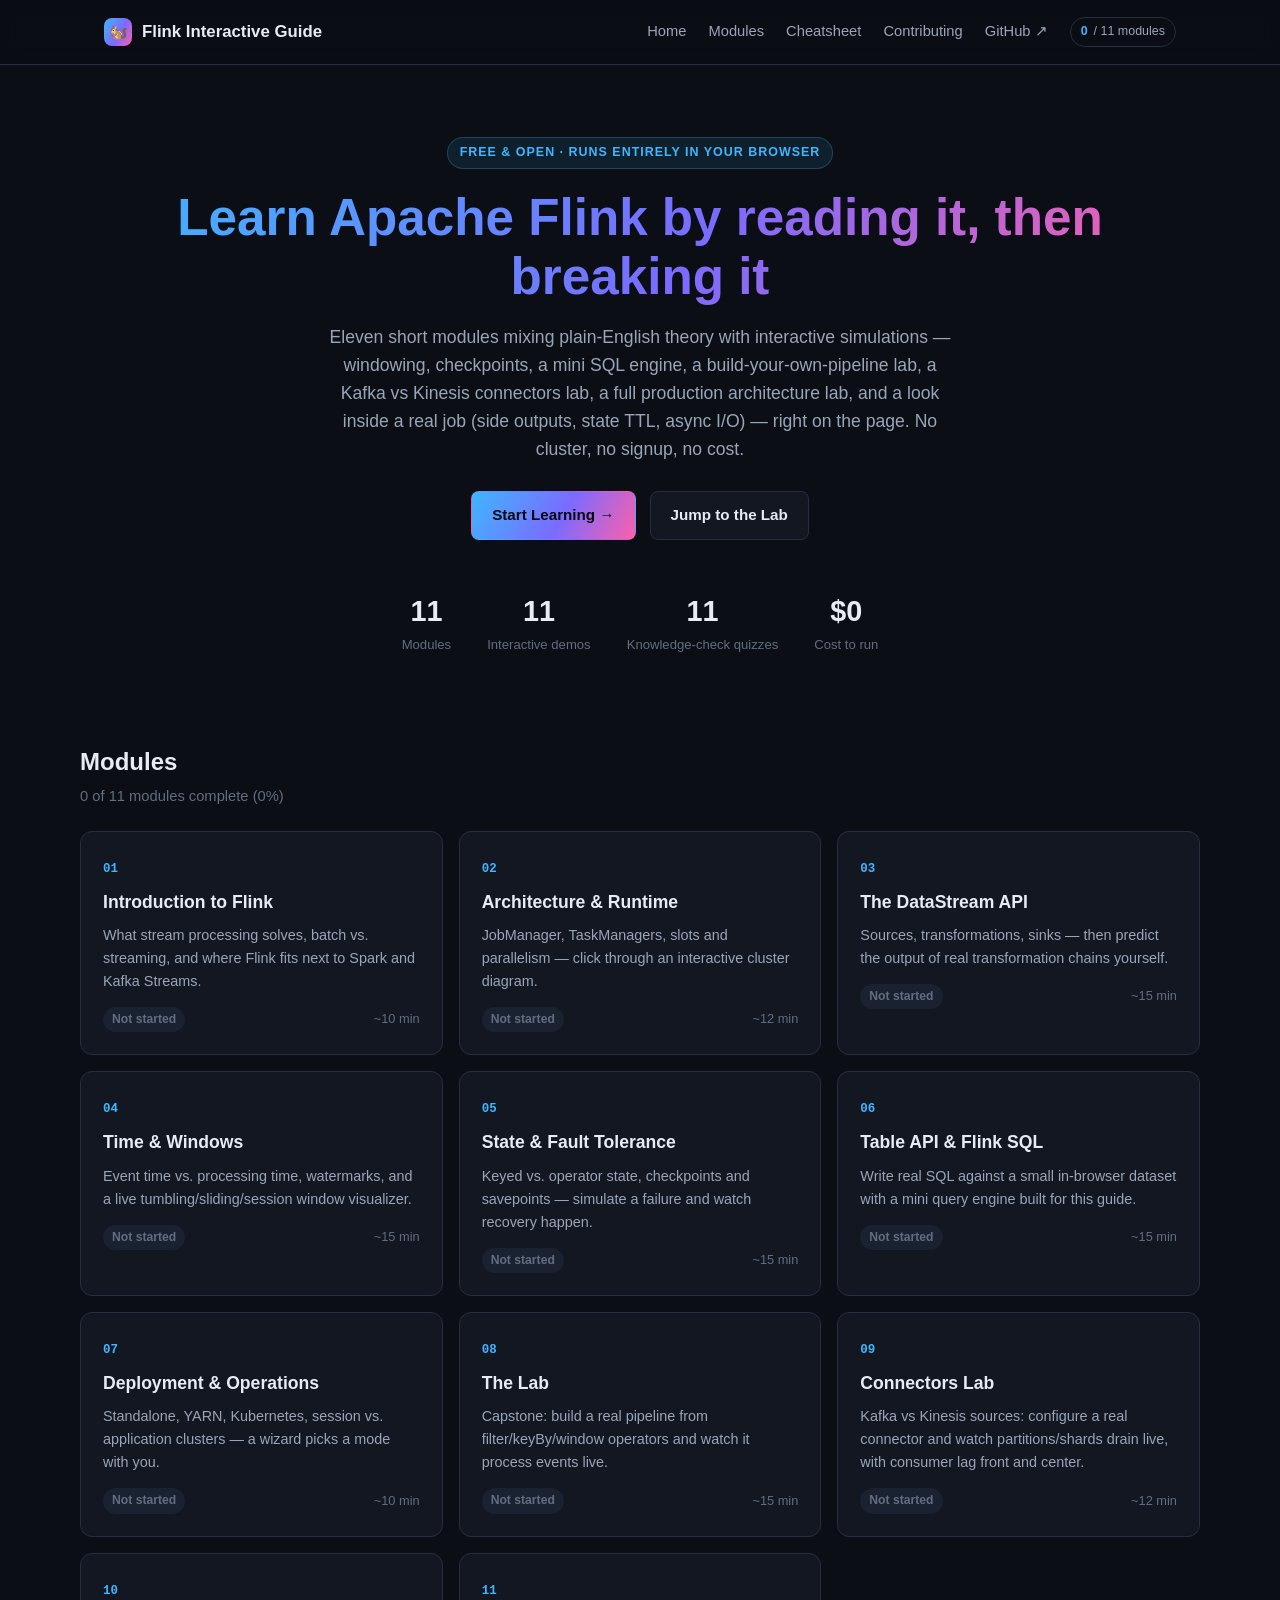
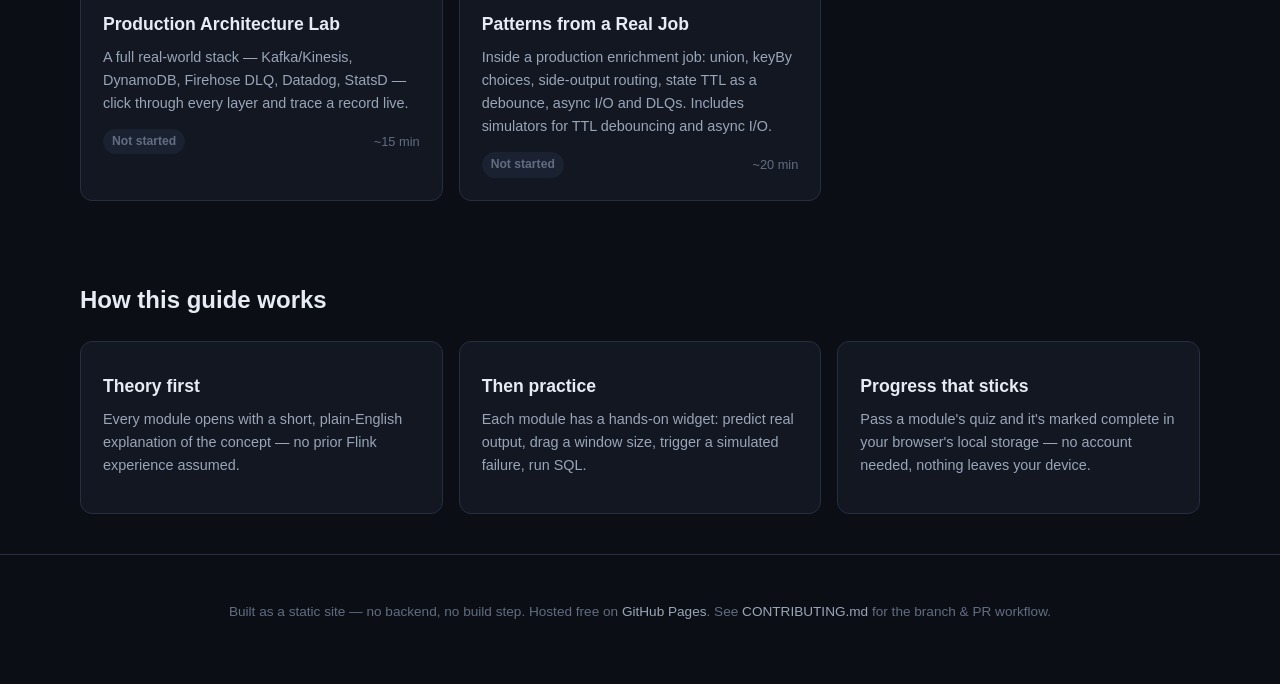
==== commit a89ca19f: "feat: add Module 11, Patterns from a Real Job Walks through the Flink concepts inside a multi-source" ====
--- a/index.html
+++ b/index.html
@@ -33,10 +33,11 @@
         <span class="eyebrow">Free &amp; open · runs entirely in your browser</span>
         <h1>Learn Apache Flink by reading it, then breaking it</h1>
         <p class="lead">
-          Ten short modules mixing plain-English theory with interactive
+          Eleven short modules mixing plain-English theory with interactive
           simulations — windowing, checkpoints, a mini SQL engine, a
           build-your-own-pipeline lab, a Kafka vs Kinesis connectors lab,
-          and a full production architecture lab — right on the page. No
+          a full production architecture lab, and a look inside a real job
+          (side outputs, state TTL, async I/O) — right on the page. No
           cluster, no signup, no cost.
         </p>
         <div class="hero-actions">
@@ -44,9 +45,9 @@
           <a class="btn btn-secondary" href="modules/08-lab.html">Jump to the Lab</a>
         </div>
         <div class="stat-row">
-          <div class="stat"><div class="num">10</div><div class="label">Modules</div></div>
-          <div class="stat"><div class="num">9</div><div class="label">Interactive demos</div></div>
-          <div class="stat"><div class="num">10</div><div class="label">Knowledge-check quizzes</div></div>
+          <div class="stat"><div class="num">11</div><div class="label">Modules</div></div>
+          <div class="stat"><div class="num">11</div><div class="label">Interactive demos</div></div>
+          <div class="stat"><div class="num">11</div><div class="label">Knowledge-check quizzes</div></div>
           <div class="stat"><div class="num">$0</div><div class="label">Cost to run</div></div>
         </div>
       </div>
@@ -56,7 +57,7 @@
       <div class="section-head">
         <div>
           <h2>Modules</h2>
-          <p data-overall-progress>0 of 10 modules complete (0%)</p>
+          <p data-overall-progress>0 of 11 modules complete (0%)</p>
         </div>
       </div>
 
@@ -158,6 +159,16 @@
           <div class="card-foot">
             <span class="badge badge-todo" data-module-badge="production">Not started</span>
             <span>~15 min</span>
+          </div>
+        </a>
+
+        <a class="card" href="modules/11-production-patterns.html">
+          <span class="idx">11</span>
+          <h3>Patterns from a Real Job</h3>
+          <p>Inside a production enrichment job: union, keyBy choices, side-output routing, state TTL as a debounce, async I/O and DLQs. Includes simulators for TTL debouncing and async I/O.</p>
+          <div class="card-foot">
+            <span class="badge badge-todo" data-module-badge="patterns">Not started</span>
+            <span>~20 min</span>
           </div>
         </a>
       </div>
